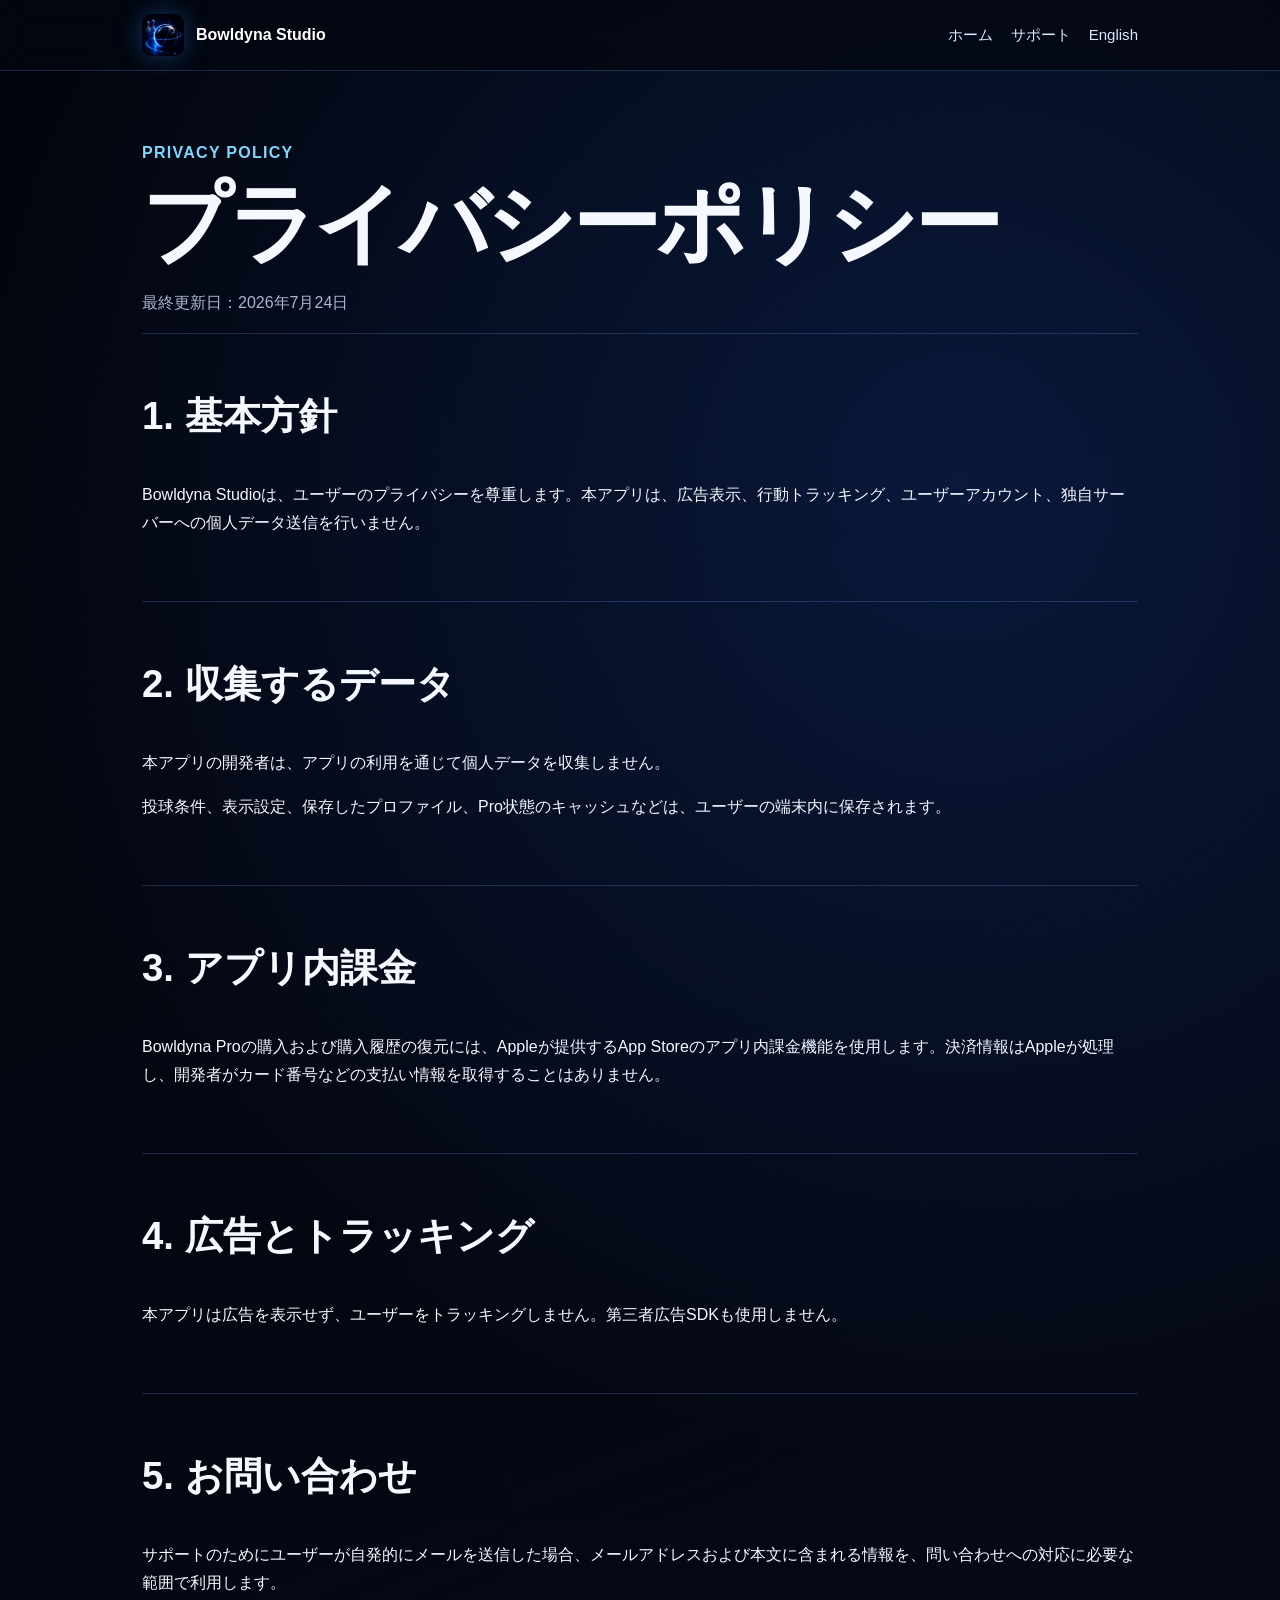
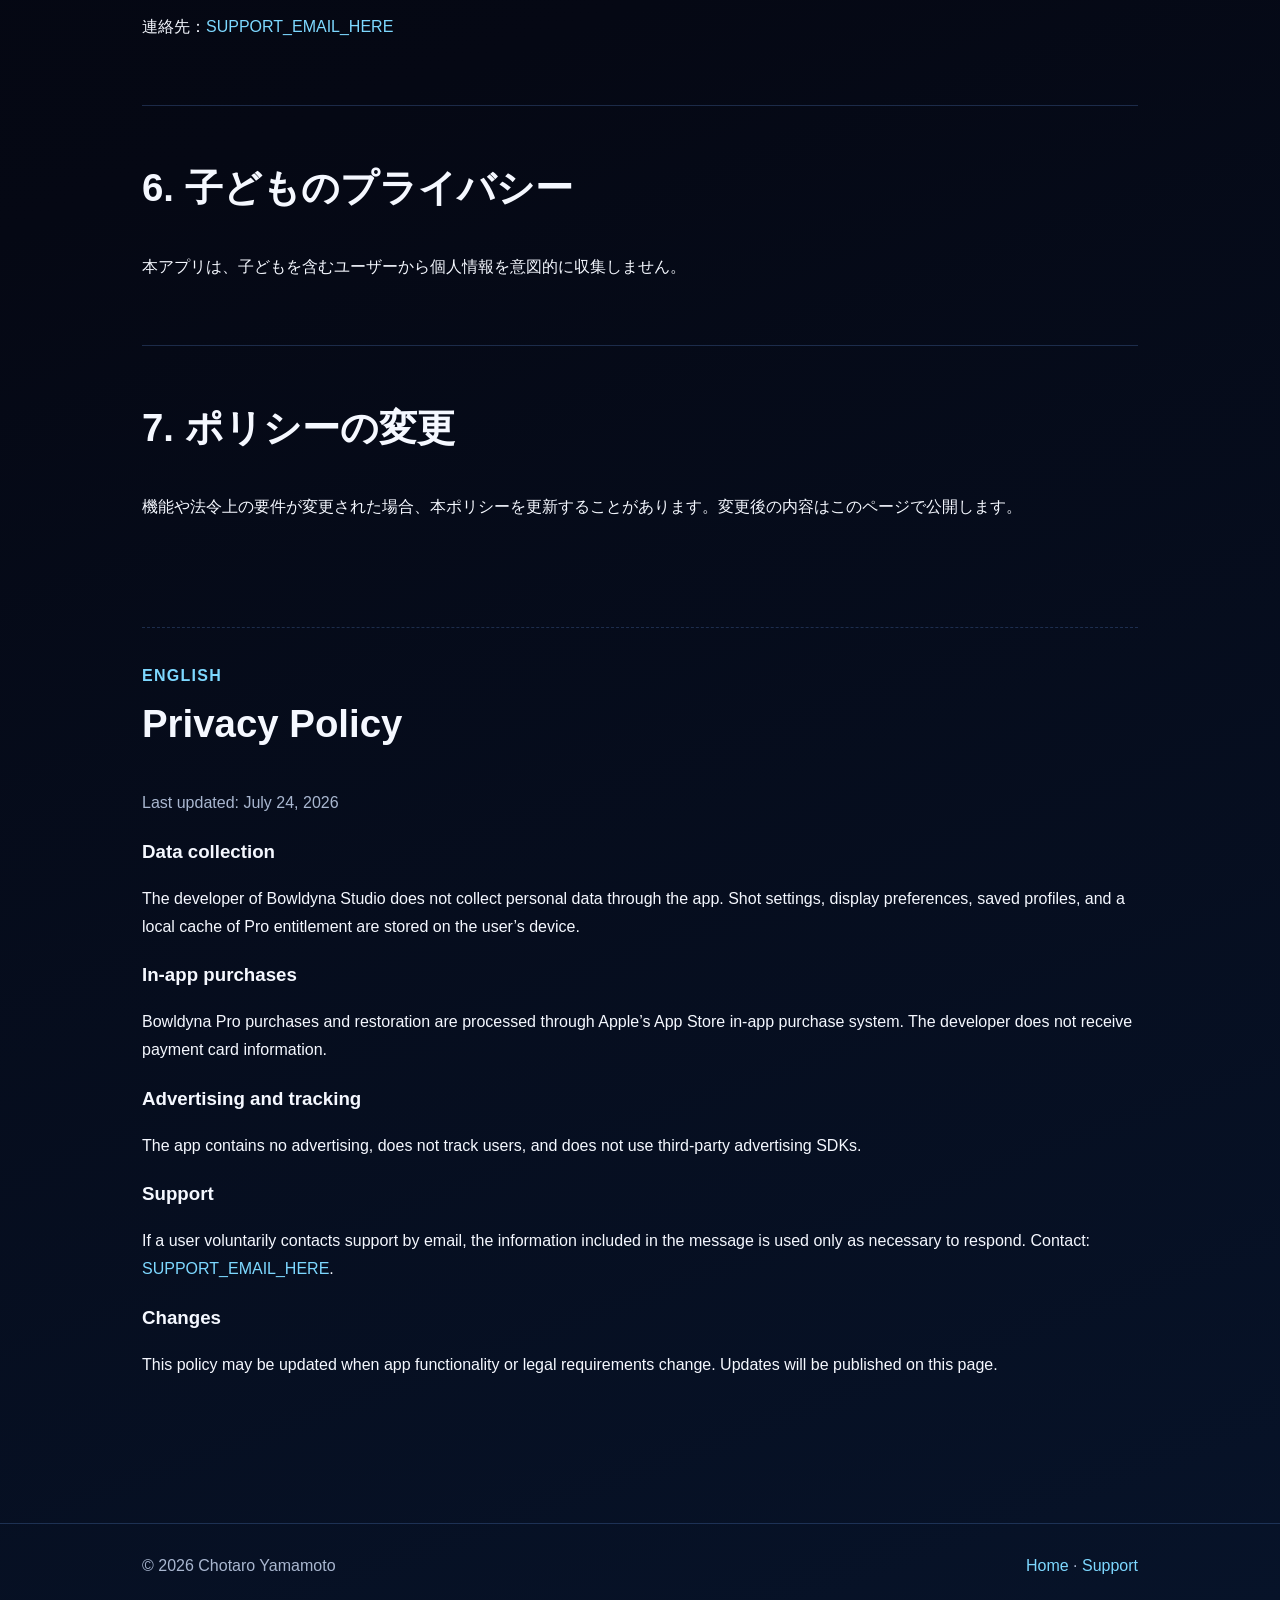
==== privacy/index.html @ e87a202f "added support pages" ====
<!doctype html>
<html lang="ja"><head>
<meta charset="utf-8"><meta name="viewport" content="width=device-width,initial-scale=1">
<title>プライバシーポリシー | Bowldyna Studio</title>
<link rel="icon" href="../assets/app-icon.png"><link rel="stylesheet" href="../assets/style.css">
</head><body>
<header><div class="nav"><a class="brand" href="../"><img src="../assets/app-icon.png" alt=""><span>Bowldyna Studio</span></a><nav><a href="../">ホーム</a><a href="../support/">サポート</a><a href="#english">English</a></nav></div></header>
<main>
<section><div class="eyebrow">Privacy Policy</div><h1>プライバシーポリシー</h1><p class="muted">最終更新日：2026年7月24日</p></section>
<section class="section"><h2>1. 基本方針</h2><p>Bowldyna Studioは、ユーザーのプライバシーを尊重します。本アプリは、広告表示、行動トラッキング、ユーザーアカウント、独自サーバーへの個人データ送信を行いません。</p></section>
<section class="section"><h2>2. 収集するデータ</h2><p>本アプリの開発者は、アプリの利用を通じて個人データを収集しません。</p><p>投球条件、表示設定、保存したプロファイル、Pro状態のキャッシュなどは、ユーザーの端末内に保存されます。</p></section>
<section class="section"><h2>3. アプリ内課金</h2><p>Bowldyna Proの購入および購入履歴の復元には、Appleが提供するApp Storeのアプリ内課金機能を使用します。決済情報はAppleが処理し、開発者がカード番号などの支払い情報を取得することはありません。</p></section>
<section class="section"><h2>4. 広告とトラッキング</h2><p>本アプリは広告を表示せず、ユーザーをトラッキングしません。第三者広告SDKも使用しません。</p></section>
<section class="section"><h2>5. お問い合わせ</h2><p>サポートのためにユーザーが自発的にメールを送信した場合、メールアドレスおよび本文に含まれる情報を、問い合わせへの対応に必要な範囲で利用します。</p><p>連絡先：<a href="mailto:SUPPORT_EMAIL_HERE">SUPPORT_EMAIL_HERE</a></p></section>
<section class="section"><h2>6. 子どものプライバシー</h2><p>本アプリは、子どもを含むユーザーから個人情報を意図的に収集しません。</p></section>
<section class="section"><h2>7. ポリシーの変更</h2><p>機能や法令上の要件が変更された場合、本ポリシーを更新することがあります。変更後の内容はこのページで公開します。</p></section>
<section id="english" class="section lang-en" lang="en"><div class="eyebrow">English</div><h2>Privacy Policy</h2><p class="muted">Last updated: July 24, 2026</p><h3>Data collection</h3><p>The developer of Bowldyna Studio does not collect personal data through the app. Shot settings, display preferences, saved profiles, and a local cache of Pro entitlement are stored on the user’s device.</p><h3>In-app purchases</h3><p>Bowldyna Pro purchases and restoration are processed through Apple’s App Store in-app purchase system. The developer does not receive payment card information.</p><h3>Advertising and tracking</h3><p>The app contains no advertising, does not track users, and does not use third-party advertising SDKs.</p><h3>Support</h3><p>If a user voluntarily contacts support by email, the information included in the message is used only as necessary to respond. Contact: <a href="mailto:SUPPORT_EMAIL_HERE">SUPPORT_EMAIL_HERE</a>.</p><h3>Changes</h3><p>This policy may be updated when app functionality or legal requirements change. Updates will be published on this page.</p></section>
</main><footer><div class="footer-inner"><span>© <span data-year></span> Chotaro Yamamoto</span><span><a href="../">Home</a> · <a href="../support/">Support</a></span></div></footer><script src="../assets/site.js"></script>
</body></html>
---- assets/style.css ----
:root {
  color-scheme: dark;
  --bg: #050814;
  --bg-soft: #0b1226;
  --card: rgba(15, 28, 56, .72);
  --line: rgba(108, 165, 255, .22);
  --text: #f5f8ff;
  --muted: #a9b7d0;
  --accent: #36a3ff;
  --accent-2: #7dd8ff;
  --max: 1040px;
}
* { box-sizing: border-box; }
html { scroll-behavior: smooth; }
body {
  margin: 0;
  font-family: -apple-system, BlinkMacSystemFont, "Segoe UI", "Noto Sans JP", sans-serif;
  color: var(--text);
  background:
    radial-gradient(circle at 75% 15%, rgba(32, 108, 255, .18), transparent 34%),
    linear-gradient(160deg, #03050d 0%, var(--bg) 50%, #071329 100%);
  line-height: 1.75;
  min-height: 100vh;
}
a { color: var(--accent-2); text-decoration: none; }
a:hover { text-decoration: underline; }
header {
  position: sticky; top: 0; z-index: 10;
  backdrop-filter: blur(18px);
  background: rgba(3, 7, 17, .76);
  border-bottom: 1px solid var(--line);
}
.nav {
  max-width: var(--max); margin: auto; padding: 14px 22px;
  display: flex; align-items: center; justify-content: space-between; gap: 20px;
}
.brand { display: flex; align-items: center; gap: 12px; font-weight: 750; color: white; }
.brand img { width: 42px; height: 42px; border-radius: 10px; box-shadow: 0 0 24px rgba(45, 141, 255, .35); }
nav { display: flex; flex-wrap: wrap; gap: 18px; font-size: .94rem; }
nav a { color: #dbe7ff; }
main { max-width: var(--max); margin: auto; padding: 68px 22px 80px; }
.hero { display: grid; grid-template-columns: 1.15fr .85fr; gap: 56px; align-items: center; min-height: 64vh; }
.hero-icon { width: min(100%, 430px); border-radius: 26%; box-shadow: 0 24px 90px rgba(28, 109, 255, .32); justify-self: center; }
.eyebrow { color: var(--accent-2); font-weight: 700; letter-spacing: .08em; text-transform: uppercase; }
h1 { font-size: clamp(2.5rem, 7vw, 5.5rem); line-height: 1.02; margin: 12px 0 20px; letter-spacing: -.045em; }
h2 { font-size: clamp(1.65rem, 4vw, 2.4rem); margin-top: 0; }
h3 { margin-bottom: 6px; }
.lead { color: #dce7fa; font-size: clamp(1.05rem, 2.4vw, 1.34rem); max-width: 680px; }
.actions { display: flex; flex-wrap: wrap; gap: 12px; margin-top: 28px; }
.button { display: inline-block; padding: 11px 18px; border-radius: 12px; font-weight: 700; border: 1px solid var(--line); }
.button.primary { color: #00132b; background: linear-gradient(135deg, var(--accent-2), var(--accent)); }
.button.secondary { color: var(--text); background: rgba(255,255,255,.04); }
.section { padding: 48px 0; border-top: 1px solid var(--line); }
.grid { display: grid; grid-template-columns: repeat(3, 1fr); gap: 18px; }
.card { padding: 22px; background: var(--card); border: 1px solid var(--line); border-radius: 18px; box-shadow: 0 12px 42px rgba(0,0,0,.18); }
.card p, .muted { color: var(--muted); }
.notice { padding: 18px 20px; border-left: 4px solid var(--accent); background: rgba(46, 137, 255, .1); border-radius: 10px; }
ul { padding-left: 1.25rem; }
.lang-en { border-top: 1px dashed var(--line); margin-top: 42px; padding-top: 34px; }
footer { border-top: 1px solid var(--line); color: var(--muted); }
.footer-inner { max-width: var(--max); margin: auto; padding: 28px 22px; display:flex; justify-content:space-between; flex-wrap:wrap; gap:12px; }
code { background: rgba(255,255,255,.08); padding: 2px 6px; border-radius: 5px; }
@media (max-width: 760px) {
  .nav { align-items: flex-start; flex-direction: column; }
  .hero { grid-template-columns: 1fr; min-height: auto; gap: 36px; }
  .hero-icon { width: 76%; order: -1; }
  .grid { grid-template-columns: 1fr; }
  main { padding-top: 42px; }
}
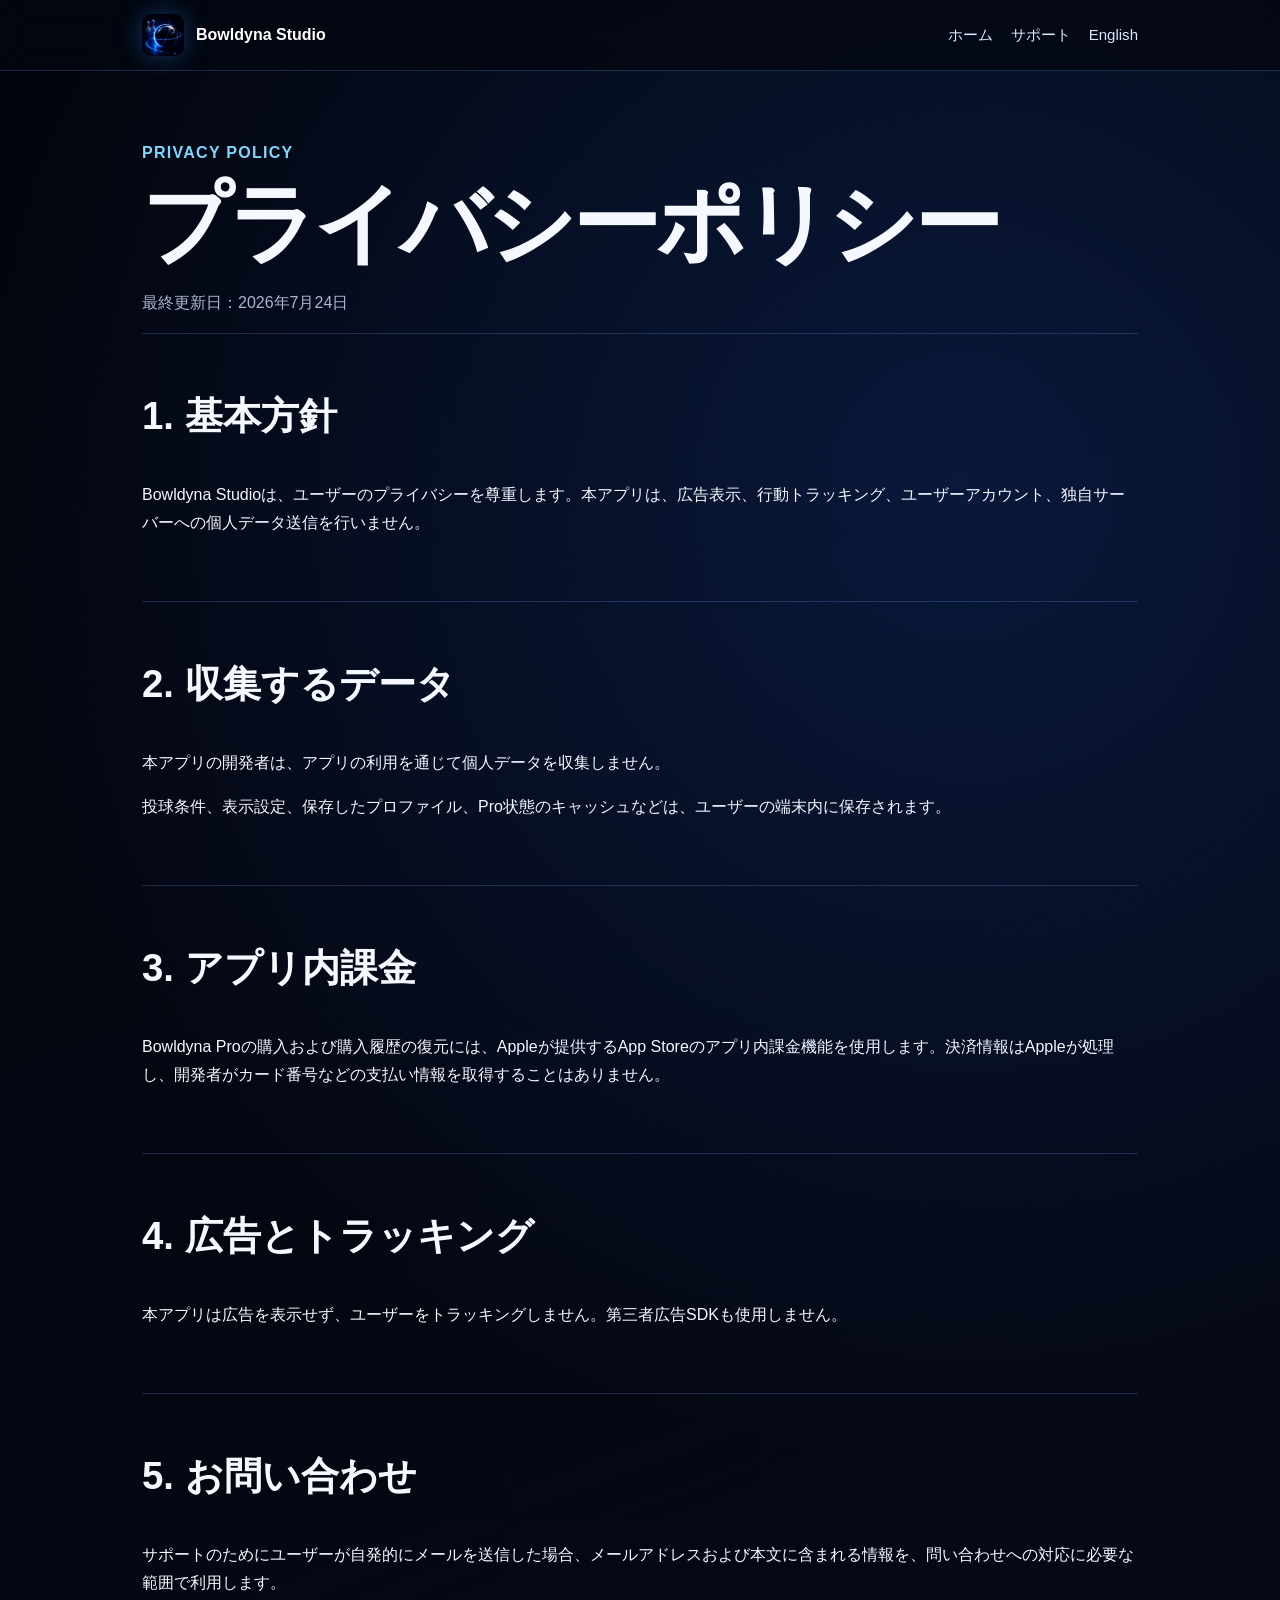
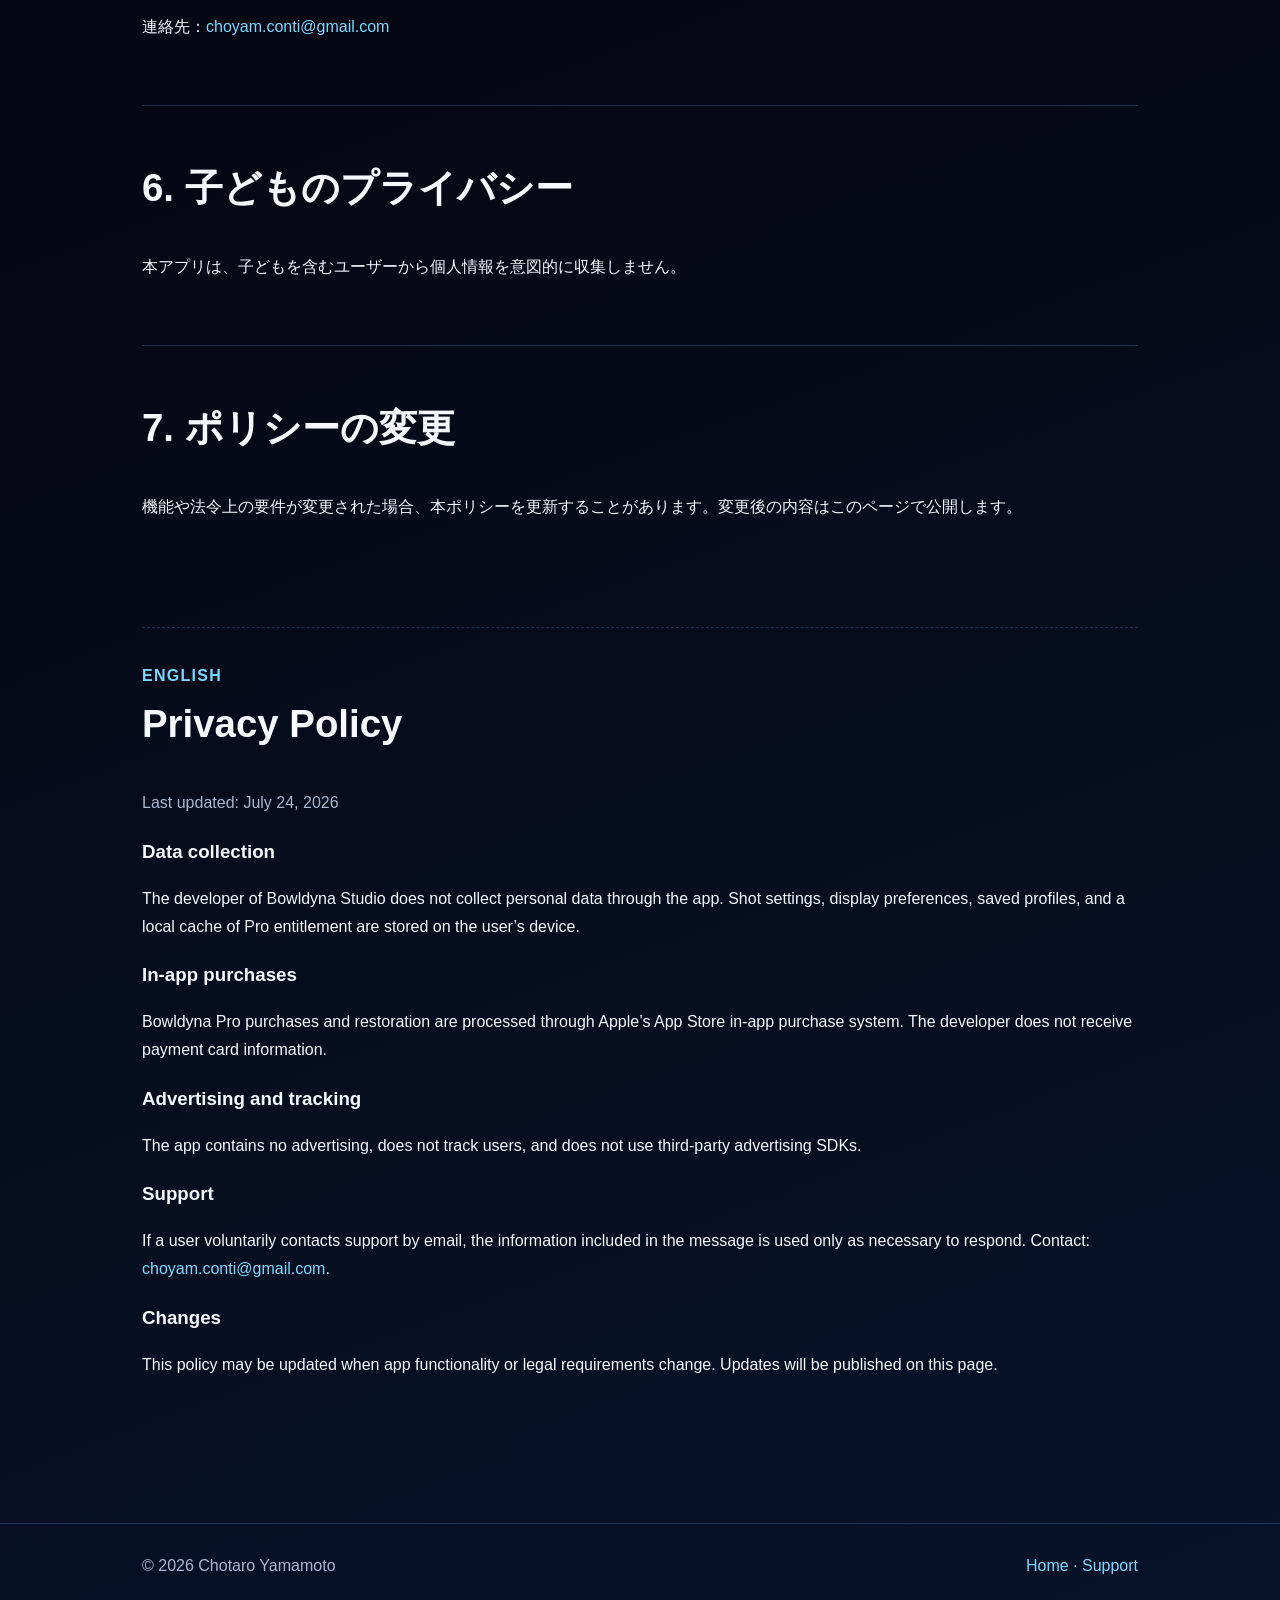
==== commit 31cc17cf: "email change" ====
--- a/privacy/index.html
+++ b/privacy/index.html
@@ -11,9 +11,9 @@
 <section class="section"><h2>2. 収集するデータ</h2><p>本アプリの開発者は、アプリの利用を通じて個人データを収集しません。</p><p>投球条件、表示設定、保存したプロファイル、Pro状態のキャッシュなどは、ユーザーの端末内に保存されます。</p></section>
 <section class="section"><h2>3. アプリ内課金</h2><p>Bowldyna Proの購入および購入履歴の復元には、Appleが提供するApp Storeのアプリ内課金機能を使用します。決済情報はAppleが処理し、開発者がカード番号などの支払い情報を取得することはありません。</p></section>
 <section class="section"><h2>4. 広告とトラッキング</h2><p>本アプリは広告を表示せず、ユーザーをトラッキングしません。第三者広告SDKも使用しません。</p></section>
-<section class="section"><h2>5. お問い合わせ</h2><p>サポートのためにユーザーが自発的にメールを送信した場合、メールアドレスおよび本文に含まれる情報を、問い合わせへの対応に必要な範囲で利用します。</p><p>連絡先：<a href="mailto:SUPPORT_EMAIL_HERE">SUPPORT_EMAIL_HERE</a></p></section>
+<section class="section"><h2>5. お問い合わせ</h2><p>サポートのためにユーザーが自発的にメールを送信した場合、メールアドレスおよび本文に含まれる情報を、問い合わせへの対応に必要な範囲で利用します。</p><p>連絡先：<a href="mailto:choyam.conti@gmail.com">choyam.conti@gmail.com</a></p></section>
 <section class="section"><h2>6. 子どものプライバシー</h2><p>本アプリは、子どもを含むユーザーから個人情報を意図的に収集しません。</p></section>
 <section class="section"><h2>7. ポリシーの変更</h2><p>機能や法令上の要件が変更された場合、本ポリシーを更新することがあります。変更後の内容はこのページで公開します。</p></section>
-<section id="english" class="section lang-en" lang="en"><div class="eyebrow">English</div><h2>Privacy Policy</h2><p class="muted">Last updated: July 24, 2026</p><h3>Data collection</h3><p>The developer of Bowldyna Studio does not collect personal data through the app. Shot settings, display preferences, saved profiles, and a local cache of Pro entitlement are stored on the user’s device.</p><h3>In-app purchases</h3><p>Bowldyna Pro purchases and restoration are processed through Apple’s App Store in-app purchase system. The developer does not receive payment card information.</p><h3>Advertising and tracking</h3><p>The app contains no advertising, does not track users, and does not use third-party advertising SDKs.</p><h3>Support</h3><p>If a user voluntarily contacts support by email, the information included in the message is used only as necessary to respond. Contact: <a href="mailto:SUPPORT_EMAIL_HERE">SUPPORT_EMAIL_HERE</a>.</p><h3>Changes</h3><p>This policy may be updated when app functionality or legal requirements change. Updates will be published on this page.</p></section>
+<section id="english" class="section lang-en" lang="en"><div class="eyebrow">English</div><h2>Privacy Policy</h2><p class="muted">Last updated: July 24, 2026</p><h3>Data collection</h3><p>The developer of Bowldyna Studio does not collect personal data through the app. Shot settings, display preferences, saved profiles, and a local cache of Pro entitlement are stored on the user’s device.</p><h3>In-app purchases</h3><p>Bowldyna Pro purchases and restoration are processed through Apple’s App Store in-app purchase system. The developer does not receive payment card information.</p><h3>Advertising and tracking</h3><p>The app contains no advertising, does not track users, and does not use third-party advertising SDKs.</p><h3>Support</h3><p>If a user voluntarily contacts support by email, the information included in the message is used only as necessary to respond. Contact: <a href="mailto:choyam.conti@gmail.com">choyam.conti@gmail.com</a>.</p><h3>Changes</h3><p>This policy may be updated when app functionality or legal requirements change. Updates will be published on this page.</p></section>
 </main><footer><div class="footer-inner"><span>© <span data-year></span> Chotaro Yamamoto</span><span><a href="../">Home</a> · <a href="../support/">Support</a></span></div></footer><script src="../assets/site.js"></script>
 </body></html>
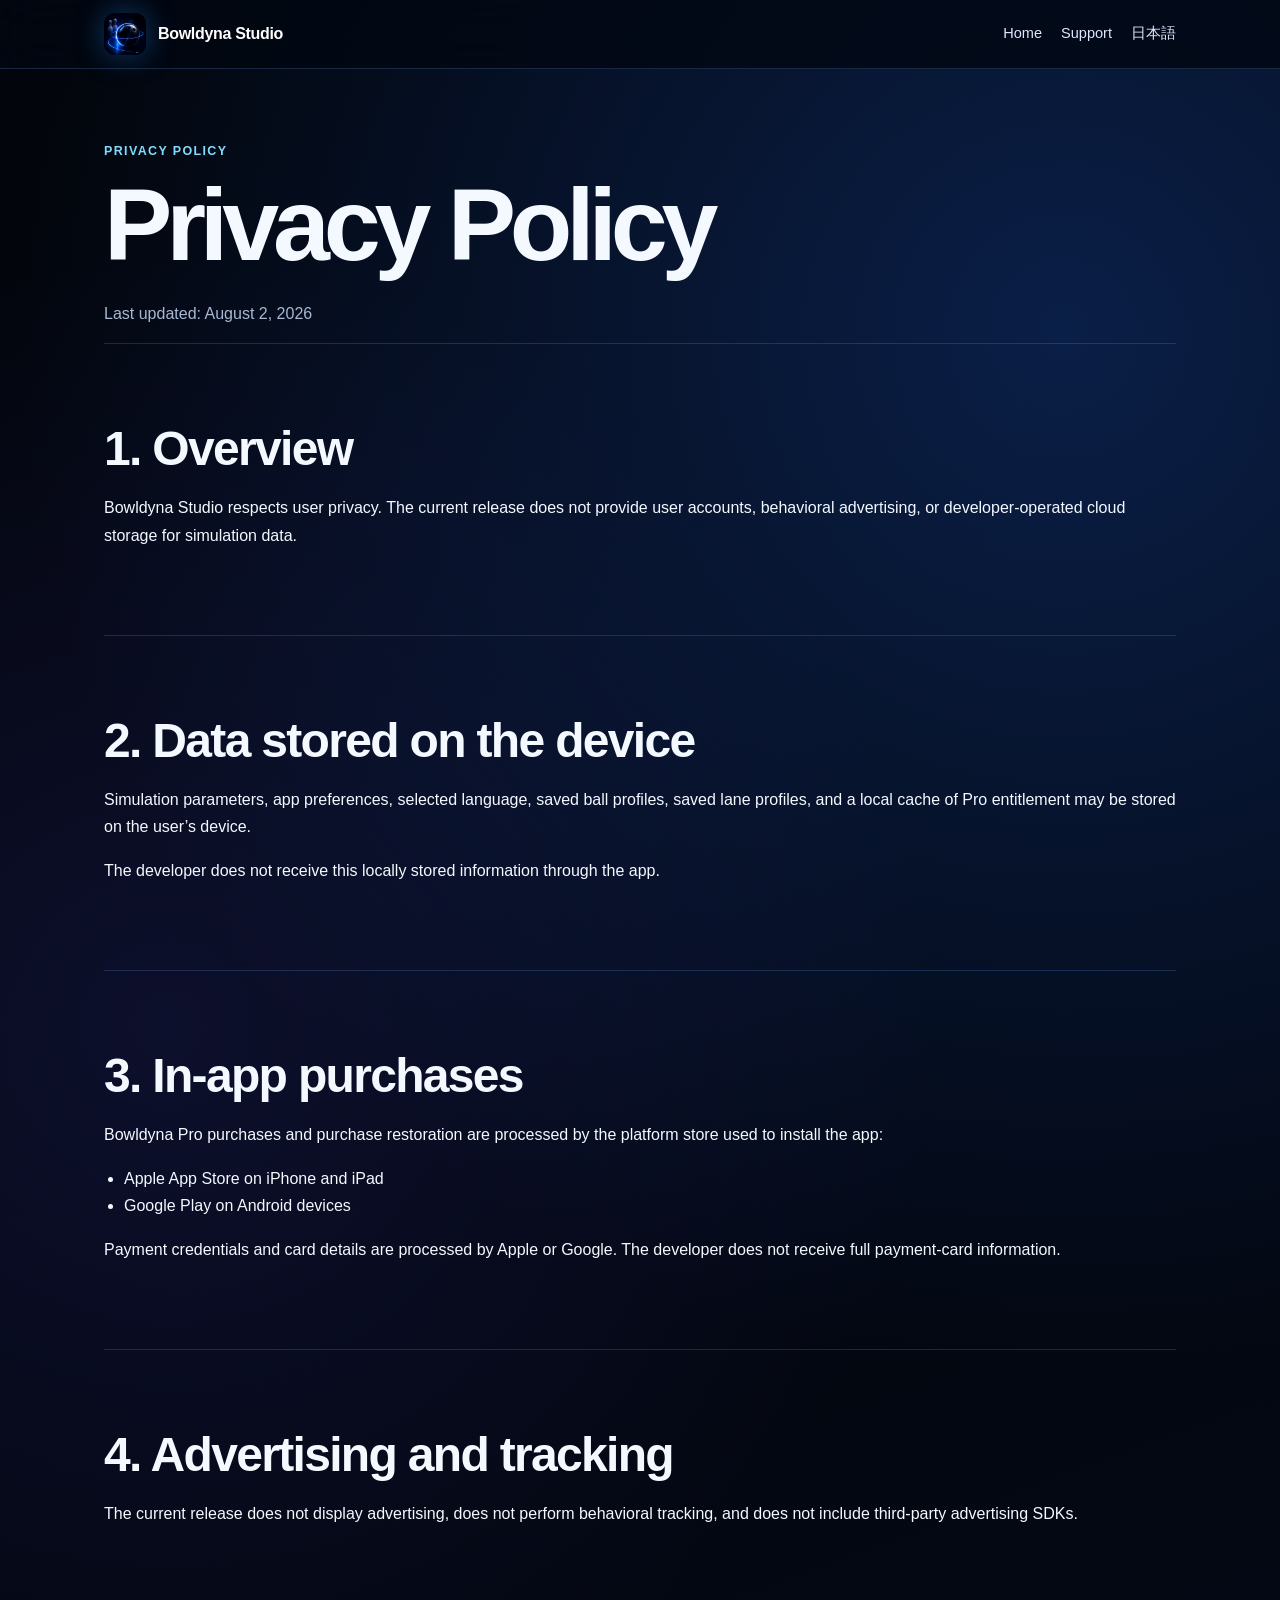
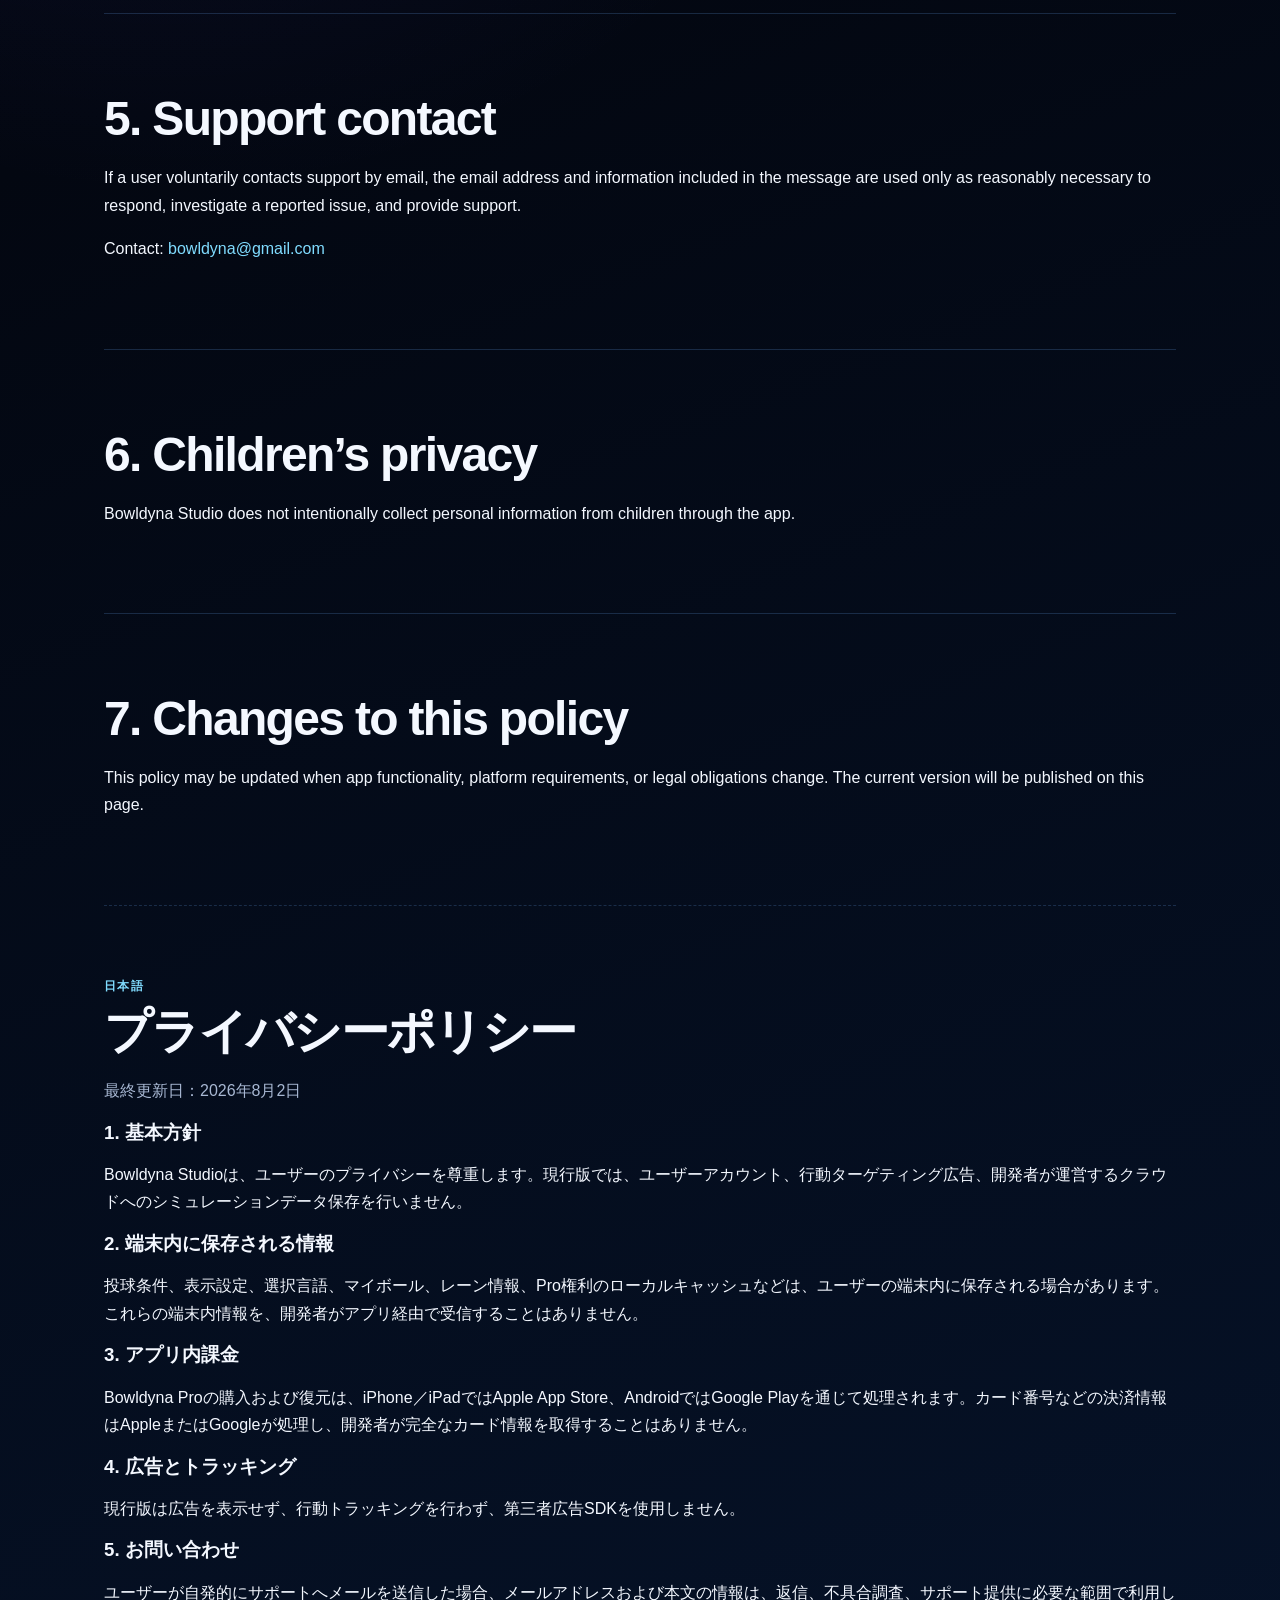
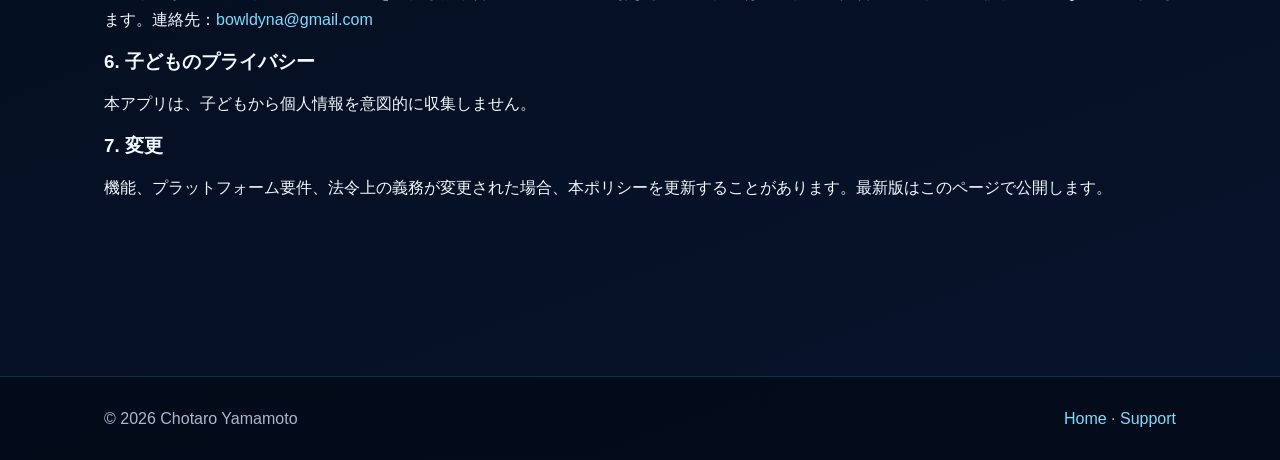
==== commit 9c7bfe3a: "update for 1.0.0" ====
--- a/privacy/index.html
+++ b/privacy/index.html
@@ -1,19 +1,37 @@
 <!doctype html>
-<html lang="ja"><head>
-<meta charset="utf-8"><meta name="viewport" content="width=device-width,initial-scale=1">
-<title>プライバシーポリシー | Bowldyna Studio</title>
-<link rel="icon" href="../assets/app-icon.png"><link rel="stylesheet" href="../assets/style.css">
-</head><body>
-<header><div class="nav"><a class="brand" href="../"><img src="../assets/app-icon.png" alt=""><span>Bowldyna Studio</span></a><nav><a href="../">ホーム</a><a href="../support/">サポート</a><a href="#english">English</a></nav></div></header>
+<html lang="en">
+<head>
+  <meta charset="utf-8">
+  <meta name="viewport" content="width=device-width,initial-scale=1">
+  <meta name="description" content="Privacy Policy for Bowldyna Studio.">
+  <title>Privacy Policy | Bowldyna Studio</title>
+  <link rel="icon" href="../assets/app-icon.png">
+  <link rel="stylesheet" href="../assets/style.css">
+</head>
+<body>
+<header><div class="nav"><a class="brand" href="../"><img src="../assets/app-icon.png" alt=""><span>Bowldyna Studio</span></a><nav><a href="../">Home</a><a href="../support/">Support</a><a href="#japanese">日本語</a></nav></div></header>
 <main>
-<section><div class="eyebrow">Privacy Policy</div><h1>プライバシーポリシー</h1><p class="muted">最終更新日：2026年7月24日</p></section>
-<section class="section"><h2>1. 基本方針</h2><p>Bowldyna Studioは、ユーザーのプライバシーを尊重します。本アプリは、広告表示、行動トラッキング、ユーザーアカウント、独自サーバーへの個人データ送信を行いません。</p></section>
-<section class="section"><h2>2. 収集するデータ</h2><p>本アプリの開発者は、アプリの利用を通じて個人データを収集しません。</p><p>投球条件、表示設定、保存したプロファイル、Pro状態のキャッシュなどは、ユーザーの端末内に保存されます。</p></section>
-<section class="section"><h2>3. アプリ内課金</h2><p>Bowldyna Proの購入および購入履歴の復元には、Appleが提供するApp Storeのアプリ内課金機能を使用します。決済情報はAppleが処理し、開発者がカード番号などの支払い情報を取得することはありません。</p></section>
-<section class="section"><h2>4. 広告とトラッキング</h2><p>本アプリは広告を表示せず、ユーザーをトラッキングしません。第三者広告SDKも使用しません。</p></section>
-<section class="section"><h2>5. お問い合わせ</h2><p>サポートのためにユーザーが自発的にメールを送信した場合、メールアドレスおよび本文に含まれる情報を、問い合わせへの対応に必要な範囲で利用します。</p><p>連絡先：<a href="mailto:choyam.conti@gmail.com">choyam.conti@gmail.com</a></p></section>
-<section class="section"><h2>6. 子どものプライバシー</h2><p>本アプリは、子どもを含むユーザーから個人情報を意図的に収集しません。</p></section>
-<section class="section"><h2>7. ポリシーの変更</h2><p>機能や法令上の要件が変更された場合、本ポリシーを更新することがあります。変更後の内容はこのページで公開します。</p></section>
-<section id="english" class="section lang-en" lang="en"><div class="eyebrow">English</div><h2>Privacy Policy</h2><p class="muted">Last updated: July 24, 2026</p><h3>Data collection</h3><p>The developer of Bowldyna Studio does not collect personal data through the app. Shot settings, display preferences, saved profiles, and a local cache of Pro entitlement are stored on the user’s device.</p><h3>In-app purchases</h3><p>Bowldyna Pro purchases and restoration are processed through Apple’s App Store in-app purchase system. The developer does not receive payment card information.</p><h3>Advertising and tracking</h3><p>The app contains no advertising, does not track users, and does not use third-party advertising SDKs.</p><h3>Support</h3><p>If a user voluntarily contacts support by email, the information included in the message is used only as necessary to respond. Contact: <a href="mailto:choyam.conti@gmail.com">choyam.conti@gmail.com</a>.</p><h3>Changes</h3><p>This policy may be updated when app functionality or legal requirements change. Updates will be published on this page.</p></section>
-</main><footer><div class="footer-inner"><span>© <span data-year></span> Chotaro Yamamoto</span><span><a href="../">Home</a> · <a href="../support/">Support</a></span></div></footer><script src="../assets/site.js"></script>
-</body></html>
+  <section><div class="eyebrow">Privacy Policy</div><h1>Privacy Policy</h1><p class="muted">Last updated: August 2, 2026</p></section>
+  <section class="section"><h2>1. Overview</h2><p>Bowldyna Studio respects user privacy. The current release does not provide user accounts, behavioral advertising, or developer-operated cloud storage for simulation data.</p></section>
+  <section class="section"><h2>2. Data stored on the device</h2><p>Simulation parameters, app preferences, selected language, saved ball profiles, saved lane profiles, and a local cache of Pro entitlement may be stored on the user’s device.</p><p>The developer does not receive this locally stored information through the app.</p></section>
+  <section class="section"><h2>3. In-app purchases</h2><p>Bowldyna Pro purchases and purchase restoration are processed by the platform store used to install the app:</p><ul><li>Apple App Store on iPhone and iPad</li><li>Google Play on Android devices</li></ul><p>Payment credentials and card details are processed by Apple or Google. The developer does not receive full payment-card information.</p></section>
+  <section class="section"><h2>4. Advertising and tracking</h2><p>The current release does not display advertising, does not perform behavioral tracking, and does not include third-party advertising SDKs.</p></section>
+  <section class="section"><h2>5. Support contact</h2><p>If a user voluntarily contacts support by email, the email address and information included in the message are used only as reasonably necessary to respond, investigate a reported issue, and provide support.</p><p>Contact: <a href="mailto:bowldyna@gmail.com">bowldyna@gmail.com</a></p></section>
+  <section class="section"><h2>6. Children’s privacy</h2><p>Bowldyna Studio does not intentionally collect personal information from children through the app.</p></section>
+  <section class="section"><h2>7. Changes to this policy</h2><p>This policy may be updated when app functionality, platform requirements, or legal obligations change. The current version will be published on this page.</p></section>
+
+  <section id="japanese" class="section lang-ja" lang="ja">
+    <div class="eyebrow">日本語</div><h2>プライバシーポリシー</h2><p class="muted">最終更新日：2026年8月2日</p>
+    <h3>1. 基本方針</h3><p>Bowldyna Studioは、ユーザーのプライバシーを尊重します。現行版では、ユーザーアカウント、行動ターゲティング広告、開発者が運営するクラウドへのシミュレーションデータ保存を行いません。</p>
+    <h3>2. 端末内に保存される情報</h3><p>投球条件、表示設定、選択言語、マイボール、レーン情報、Pro権利のローカルキャッシュなどは、ユーザーの端末内に保存される場合があります。これらの端末内情報を、開発者がアプリ経由で受信することはありません。</p>
+    <h3>3. アプリ内課金</h3><p>Bowldyna Proの購入および復元は、iPhone／iPadではApple App Store、AndroidではGoogle Playを通じて処理されます。カード番号などの決済情報はAppleまたはGoogleが処理し、開発者が完全なカード情報を取得することはありません。</p>
+    <h3>4. 広告とトラッキング</h3><p>現行版は広告を表示せず、行動トラッキングを行わず、第三者広告SDKを使用しません。</p>
+    <h3>5. お問い合わせ</h3><p>ユーザーが自発的にサポートへメールを送信した場合、メールアドレスおよび本文の情報は、返信、不具合調査、サポート提供に必要な範囲で利用します。連絡先：<a href="mailto:bowldyna@gmail.com">bowldyna@gmail.com</a></p>
+    <h3>6. 子どものプライバシー</h3><p>本アプリは、子どもから個人情報を意図的に収集しません。</p>
+    <h3>7. 変更</h3><p>機能、プラットフォーム要件、法令上の義務が変更された場合、本ポリシーを更新することがあります。最新版はこのページで公開します。</p>
+  </section>
+</main>
+<footer><div class="footer-inner"><span>© <span data-year></span> Chotaro Yamamoto</span><span><a href="../">Home</a> · <a href="../support/">Support</a></span></div></footer>
+<script src="../assets/site.js"></script>
+</body>
+</html>
--- a/assets/style.css
+++ b/assets/style.css
@@ -1,69 +1,156 @@
 :root {
   color-scheme: dark;
-  --bg: #050814;
-  --bg-soft: #0b1226;
-  --card: rgba(15, 28, 56, .72);
-  --line: rgba(108, 165, 255, .22);
-  --text: #f5f8ff;
-  --muted: #a9b7d0;
-  --accent: #36a3ff;
-  --accent-2: #7dd8ff;
-  --max: 1040px;
+  --bg: #030711;
+  --bg-deep: #02050b;
+  --bg-soft: #081329;
+  --card: rgba(10, 24, 49, .78);
+  --card-strong: rgba(12, 32, 66, .92);
+  --line: rgba(112, 174, 255, .20);
+  --line-strong: rgba(125, 216, 255, .40);
+  --text: #f4f8ff;
+  --muted: #a8b8d3;
+  --accent: #2f9eff;
+  --accent-2: #80dcff;
+  --accent-3: #7d7cff;
+  --success: #80f0c4;
+  --max: 1120px;
 }
 * { box-sizing: border-box; }
 html { scroll-behavior: smooth; }
 body {
   margin: 0;
-  font-family: -apple-system, BlinkMacSystemFont, "Segoe UI", "Noto Sans JP", sans-serif;
+  font-family: Inter, ui-sans-serif, -apple-system, BlinkMacSystemFont, "Segoe UI", "Noto Sans JP", sans-serif;
   color: var(--text);
   background:
-    radial-gradient(circle at 75% 15%, rgba(32, 108, 255, .18), transparent 34%),
-    linear-gradient(160deg, #03050d 0%, var(--bg) 50%, #071329 100%);
-  line-height: 1.75;
+    radial-gradient(circle at 83% 9%, rgba(35, 111, 255, .24), transparent 30%),
+    radial-gradient(circle at 13% 28%, rgba(90, 82, 255, .12), transparent 27%),
+    linear-gradient(160deg, var(--bg-deep) 0%, var(--bg) 43%, #06142c 100%);
+  line-height: 1.72;
   min-height: 100vh;
+}
+body::before {
+  content: "";
+  position: fixed;
+  inset: 0;
+  pointer-events: none;
+  opacity: .22;
+  background-image:
+    linear-gradient(rgba(255,255,255,.025) 1px, transparent 1px),
+    linear-gradient(90deg, rgba(255,255,255,.025) 1px, transparent 1px);
+  background-size: 48px 48px;
+  mask-image: linear-gradient(to bottom, black, transparent 75%);
 }
 a { color: var(--accent-2); text-decoration: none; }
 a:hover { text-decoration: underline; }
 header {
-  position: sticky; top: 0; z-index: 10;
-  backdrop-filter: blur(18px);
-  background: rgba(3, 7, 17, .76);
+  position: sticky;
+  top: 0;
+  z-index: 20;
+  backdrop-filter: blur(20px);
+  background: rgba(2, 7, 17, .78);
   border-bottom: 1px solid var(--line);
 }
 .nav {
-  max-width: var(--max); margin: auto; padding: 14px 22px;
-  display: flex; align-items: center; justify-content: space-between; gap: 20px;
+  max-width: var(--max);
+  margin: auto;
+  padding: 13px 24px;
+  display: flex;
+  align-items: center;
+  justify-content: space-between;
+  gap: 24px;
 }
-.brand { display: flex; align-items: center; gap: 12px; font-weight: 750; color: white; }
-.brand img { width: 42px; height: 42px; border-radius: 10px; box-shadow: 0 0 24px rgba(45, 141, 255, .35); }
-nav { display: flex; flex-wrap: wrap; gap: 18px; font-size: .94rem; }
-nav a { color: #dbe7ff; }
-main { max-width: var(--max); margin: auto; padding: 68px 22px 80px; }
-.hero { display: grid; grid-template-columns: 1.15fr .85fr; gap: 56px; align-items: center; min-height: 64vh; }
-.hero-icon { width: min(100%, 430px); border-radius: 26%; box-shadow: 0 24px 90px rgba(28, 109, 255, .32); justify-self: center; }
-.eyebrow { color: var(--accent-2); font-weight: 700; letter-spacing: .08em; text-transform: uppercase; }
-h1 { font-size: clamp(2.5rem, 7vw, 5.5rem); line-height: 1.02; margin: 12px 0 20px; letter-spacing: -.045em; }
-h2 { font-size: clamp(1.65rem, 4vw, 2.4rem); margin-top: 0; }
-h3 { margin-bottom: 6px; }
-.lead { color: #dce7fa; font-size: clamp(1.05rem, 2.4vw, 1.34rem); max-width: 680px; }
-.actions { display: flex; flex-wrap: wrap; gap: 12px; margin-top: 28px; }
-.button { display: inline-block; padding: 11px 18px; border-radius: 12px; font-weight: 700; border: 1px solid var(--line); }
-.button.primary { color: #00132b; background: linear-gradient(135deg, var(--accent-2), var(--accent)); }
-.button.secondary { color: var(--text); background: rgba(255,255,255,.04); }
-.section { padding: 48px 0; border-top: 1px solid var(--line); }
-.grid { display: grid; grid-template-columns: repeat(3, 1fr); gap: 18px; }
-.card { padding: 22px; background: var(--card); border: 1px solid var(--line); border-radius: 18px; box-shadow: 0 12px 42px rgba(0,0,0,.18); }
-.card p, .muted { color: var(--muted); }
-.notice { padding: 18px 20px; border-left: 4px solid var(--accent); background: rgba(46, 137, 255, .1); border-radius: 10px; }
-ul { padding-left: 1.25rem; }
-.lang-en { border-top: 1px dashed var(--line); margin-top: 42px; padding-top: 34px; }
-footer { border-top: 1px solid var(--line); color: var(--muted); }
-.footer-inner { max-width: var(--max); margin: auto; padding: 28px 22px; display:flex; justify-content:space-between; flex-wrap:wrap; gap:12px; }
+.brand { display: flex; align-items: center; gap: 12px; font-weight: 800; color: white; letter-spacing: -.02em; }
+.brand img { width: 42px; height: 42px; border-radius: 11px; box-shadow: 0 0 30px rgba(45, 141, 255, .38); }
+nav { display: flex; flex-wrap: wrap; gap: 19px; font-size: .91rem; }
+nav a { color: #dce8ff; }
+main { max-width: var(--max); margin: auto; padding: 72px 24px 88px; }
+.hero {
+  display: grid;
+  grid-template-columns: 1.08fr .92fr;
+  gap: 70px;
+  align-items: center;
+  min-height: 72vh;
+  padding-bottom: 52px;
+}
+.hero-art { position: relative; min-height: 520px; display: grid; place-items: center; }
+.hero-glow { position: absolute; width: 82%; aspect-ratio: 1; border-radius: 50%; background: radial-gradient(circle, rgba(61, 153, 255, .32), transparent 68%); filter: blur(8px); }
+.hero-icon { width: min(76%, 410px); border-radius: 27%; box-shadow: 0 34px 120px rgba(26, 99, 255, .34); position: relative; z-index: 2; }
+.metric-chip { position: absolute; z-index: 3; min-width: 190px; padding: 13px 16px; border-radius: 15px; border: 1px solid var(--line-strong); background: rgba(5, 16, 38, .86); backdrop-filter: blur(16px); box-shadow: 0 18px 50px rgba(0,0,0,.28); }
+.metric-chip strong, .metric-chip span { display: block; }
+.metric-chip strong { font-size: .95rem; }
+.metric-chip span { color: var(--muted); font-size: .78rem; }
+.chip-a { left: 0; top: 24%; }
+.chip-b { right: 0; bottom: 20%; }
+.eyebrow { color: var(--accent-2); font-weight: 800; letter-spacing: .11em; text-transform: uppercase; font-size: .78rem; }
+h1 { font-size: clamp(3rem, 8vw, 6.4rem); line-height: .98; margin: 13px 0 24px; letter-spacing: -.06em; }
+h2 { font-size: clamp(1.8rem, 4.2vw, 3rem); line-height: 1.12; letter-spacing: -.035em; margin: 8px 0 18px; }
+h3 { margin: 8px 0 8px; line-height: 1.3; }
+.lead, .section-lead { color: #dbe8fb; font-size: clamp(1.06rem, 2.3vw, 1.32rem); max-width: 760px; }
+.section-lead { max-width: 900px; }
+.actions { display: flex; flex-wrap: wrap; gap: 12px; margin-top: 29px; }
+.button { display: inline-flex; align-items: center; justify-content: center; min-height: 46px; padding: 10px 19px; border-radius: 13px; font-weight: 800; border: 1px solid var(--line); }
+.button.primary { color: #00152d; background: linear-gradient(135deg, var(--accent-2), var(--accent)); box-shadow: 0 10px 32px rgba(47, 158, 255, .26); }
+.button.secondary { color: var(--text); background: rgba(255,255,255,.045); }
+.status-row { display: flex; align-items: center; flex-wrap: wrap; gap: 9px; margin-top: 26px; }
+.status-pill { padding: 5px 10px; border-radius: 999px; border: 1px solid var(--line); background: rgba(255,255,255,.045); font-size: .78rem; font-weight: 800; }
+.status-note { color: var(--muted); font-size: .82rem; }
+.section { padding: 70px 0; border-top: 1px solid var(--line); }
+.section-heading { max-width: 820px; margin-bottom: 30px; }
+.intro { padding-top: 62px; }
+.feature-grid { display: grid; grid-template-columns: repeat(3, 1fr); gap: 18px; }
+.feature-card, .mode-card, .pricing-card, .jp-grid article {
+  position: relative;
+  overflow: hidden;
+  padding: 25px;
+  background: linear-gradient(160deg, var(--card-strong), var(--card));
+  border: 1px solid var(--line);
+  border-radius: 20px;
+  box-shadow: 0 17px 54px rgba(0,0,0,.20);
+}
+.feature-card::after, .mode-card::after, .pricing-card::after {
+  content: "";
+  position: absolute;
+  inset: auto -20% -55% 34%;
+  height: 150px;
+  background: radial-gradient(circle, rgba(48, 154, 255, .15), transparent 68%);
+}
+.feature-card.featured { border-color: var(--line-strong); background: linear-gradient(155deg, rgba(20, 55, 108, .95), rgba(9, 26, 54, .88)); }
+.feature-number { font-size: .72rem; color: var(--accent-2); font-weight: 900; letter-spacing: .12em; }
+.feature-card p, .mode-card p, .pricing-card p, .jp-grid p, .muted { color: var(--muted); }
+.mode-grid, .pricing-grid { display: grid; grid-template-columns: repeat(2, 1fr); gap: 20px; }
+.mode-label, .plan-name { display: inline-flex; padding: 5px 10px; border-radius: 999px; color: var(--accent-2); border: 1px solid var(--line-strong); background: rgba(72, 162, 255, .08); font-size: .76rem; font-weight: 900; text-transform: uppercase; letter-spacing: .08em; }
+.pro-mode, .pro-card { border-color: rgba(125, 124, 255, .45); }
+.check-list { list-style: none; padding: 0; margin: 20px 0 0; }
+.check-list li { position: relative; padding: 8px 0 8px 28px; color: #dbe8fb; }
+.check-list li::before { content: "✓"; position: absolute; left: 0; color: var(--success); font-weight: 900; }
+.notice { padding: 18px 20px; border-left: 4px solid var(--accent); background: rgba(46, 137, 255, .10); border-radius: 11px; }
+.notice.compact { margin-top: 22px; font-size: .92rem; }
+.language-cloud { display: flex; flex-wrap: wrap; gap: 10px; margin-top: 24px; }
+.language-cloud span { padding: 7px 12px; border-radius: 999px; background: rgba(255,255,255,.045); border: 1px solid var(--line); color: #dce8fa; font-size: .84rem; }
+.lang-ja { border-top-style: dashed; }
+.jp-grid { display: grid; grid-template-columns: repeat(3, 1fr); gap: 17px; margin: 26px 0; }
+.final-cta { display: flex; align-items: center; justify-content: space-between; gap: 32px; }
+.final-cta .actions { margin-top: 0; }
+footer { border-top: 1px solid var(--line); color: var(--muted); background: rgba(2, 6, 15, .56); }
+.footer-inner { max-width: var(--max); margin: auto; padding: 28px 24px; display: flex; justify-content: space-between; flex-wrap: wrap; gap: 12px; }
 code { background: rgba(255,255,255,.08); padding: 2px 6px; border-radius: 5px; }
-@media (max-width: 760px) {
+ol, ul { padding-left: 1.25rem; }
+@media (max-width: 900px) {
+  .hero { grid-template-columns: 1fr; min-height: auto; gap: 24px; }
+  .hero-art { min-height: 430px; order: -1; }
+  .hero-icon { width: min(58%, 350px); }
+  .feature-grid, .jp-grid { grid-template-columns: repeat(2, 1fr); }
+}
+@media (max-width: 680px) {
   .nav { align-items: flex-start; flex-direction: column; }
-  .hero { grid-template-columns: 1fr; min-height: auto; gap: 36px; }
-  .hero-icon { width: 76%; order: -1; }
-  .grid { grid-template-columns: 1fr; }
+  nav { gap: 13px 16px; }
   main { padding-top: 42px; }
+  .hero-art { min-height: 330px; }
+  .hero-icon { width: 66%; }
+  .metric-chip { min-width: 150px; padding: 10px 12px; }
+  .chip-a { left: 2%; top: 16%; }
+  .chip-b { right: 2%; bottom: 12%; }
+  .feature-grid, .mode-grid, .pricing-grid, .jp-grid { grid-template-columns: 1fr; }
+  .section { padding: 54px 0; }
+  .final-cta { align-items: flex-start; flex-direction: column; }
 }
